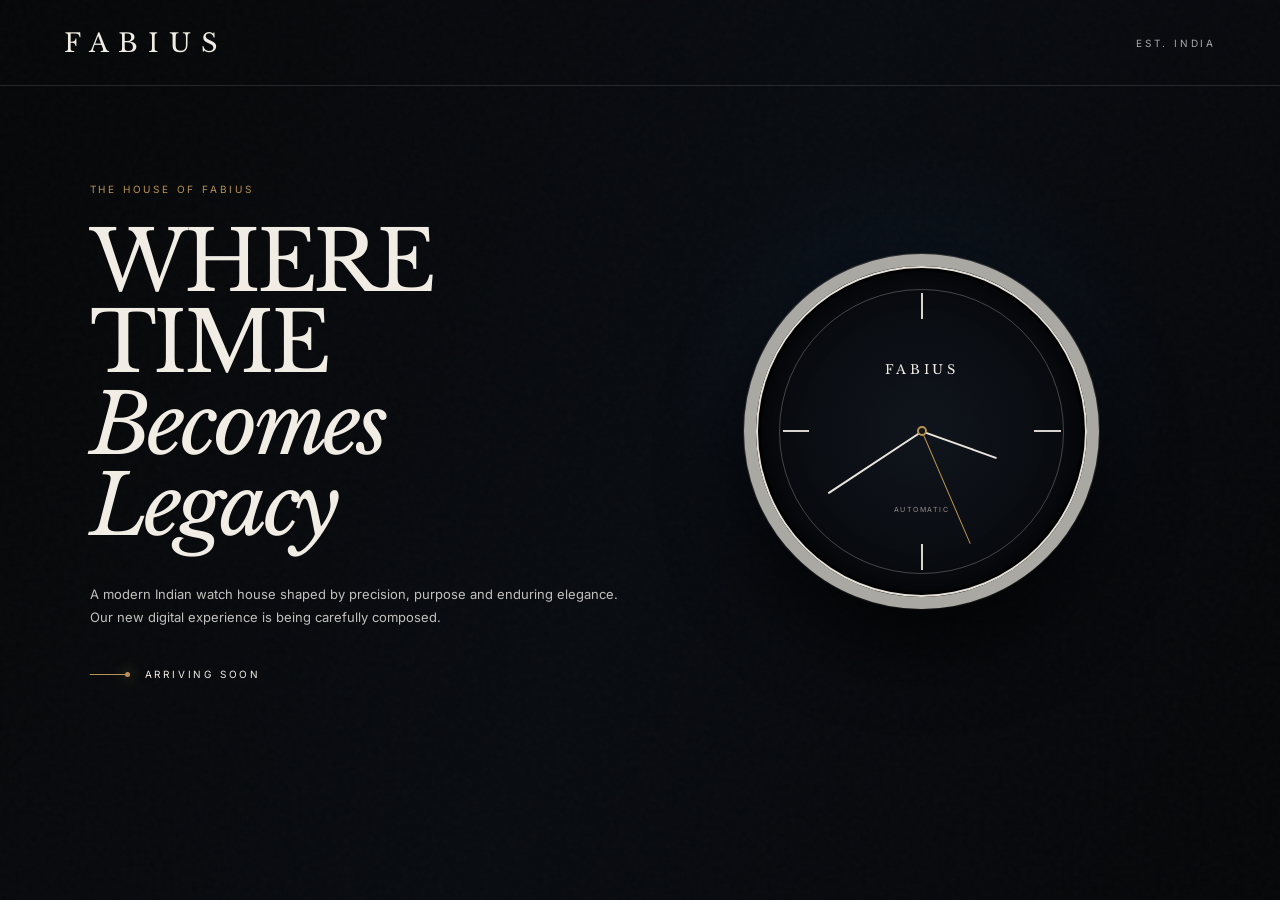
==== coming-soon/index.html @ 485af1e4 "New pages added" ====
<!doctype html>
<html lang="en">

<head>
  <meta charset="utf-8">
  <meta name="viewport" content="width=device-width, initial-scale=1">
  <meta name="description" content="FABIUS — where time becomes legacy. The new digital house is arriving soon.">
  <meta name="theme-color" content="#07080a">
  <title>FABIUS — Coming Soon</title>
  <link rel="preconnect" href="https://fonts.googleapis.com">
  <link rel="preconnect" href="https://fonts.gstatic.com" crossorigin>
  <link
    href="https://fonts.googleapis.com/css2?family=Inter:wght@300;400;500&family=Libre+Baskerville:ital,wght@0,400;1,400&display=swap"
    rel="stylesheet">
  <link rel="stylesheet" href="styles.css">
</head>

<body class="launch-page">
  <div class="ambient" aria-hidden="true"></div>
  <header class="launch-header">
    <a class="launch-wordmark" href="./" aria-label="Fabius coming soon">FABIUS</a>
    <span>Est. India</span>
  </header>

  <main class="launch-main">
    <section class="launch-copy" aria-labelledby="launch-title">
      <span class="eyebrow">The House of FABIUS</span>
      <h1 id="launch-title">Where Time<br><em>Becomes Legacy</em></h1>
      <p>A modern Indian watch house shaped by precision, purpose and enduring elegance. Our new digital experience is
        being carefully composed.</p>
      <div class="launch-status"><i></i><strong>Arriving Soon</strong></div>
    </section>

    <div class="timepiece">
      <div class="timepiece-aura"></div>
      <div class="timepiece-case" role="img" aria-label="Indian Standard Time clock">
        <span class="marker marker-12"></span><span class="marker marker-3"></span><span
          class="marker marker-6"></span><span class="marker marker-9"></span>
        <span class="timepiece-name">FABIUS</span>
        <span class="hand hand-hour"></span><span class="hand hand-minute"></span><span
          class="hand hand-second"></span><i class="pin"></i>
        <small>Automatic</small>
      </div>
    </div>
  </main>

  <script src="script.js"></script>
</body>

</html>
---- coming-soon/styles.css ----
:root{--ink:#07080a;--ivory:#f1ede5;--muted:#aaa7a1;--gold:#ba9354;--blue:#0c2848;--serif:"Libre Baskerville",Georgia,serif;--sans:Inter,Arial,sans-serif}*{box-sizing:border-box}html,body{min-height:100%;margin:0}body{position:relative;overflow:hidden;background:var(--ink);color:var(--ivory);font-family:var(--sans)}a{color:inherit;text-decoration:none}.ambient{position:fixed;inset:0;pointer-events:none;background:radial-gradient(circle at var(--light-x,72%) var(--light-y,44%),rgba(26,72,123,.23),transparent 24%),radial-gradient(circle at 73% 48%,rgba(186,147,84,.08),transparent 18%),linear-gradient(115deg,#050607 0,#080b10 52%,#050608 100%);transition:background-position .2s}.ambient:after{content:"";position:absolute;inset:0;opacity:.2;background-image:url("data:image/svg+xml,%3Csvg viewBox='0 0 180 180' xmlns='http://www.w3.org/2000/svg'%3E%3Cfilter id='n'%3E%3CfeTurbulence type='fractalNoise' baseFrequency='.85' numOctaves='3' stitchTiles='stitch'/%3E%3C/filter%3E%3Crect width='100%25' height='100%25' filter='url(%23n)' opacity='.12'/%3E%3C/svg%3E")}.launch-header{position:relative;z-index:5;height:86px;display:flex;align-items:center;justify-content:space-between;padding:0 clamp(25px,5vw,88px);border-bottom:1px solid rgba(255,255,255,.12)}.launch-wordmark{font:400 clamp(21px,2vw,29px) var(--serif);letter-spacing:.38em}.launch-header>span,.eyebrow,.launch-footer,.launch-status{text-transform:uppercase;letter-spacing:.28em;font-size:10px}.launch-header>span{color:#aaa}.launch-main{position:relative;z-index:2;display:grid;grid-template-columns:1fr 1fr;align-items:center;min-height:calc(100svh - 154px);padding:35px clamp(25px,7vw,135px) 90px}.launch-copy{position:relative;z-index:3;max-width:760px;animation:arrive .9s cubic-bezier(.22,.61,.36,1) both}.eyebrow{display:block;color:var(--gold);margin-bottom:26px}.launch-copy h1,.error-copy h1{font:400 clamp(48px,6.5vw,112px)/.98 var(--serif);letter-spacing:-.045em;text-transform:uppercase;margin:0}.launch-copy h1 em,.error-copy h1 em{font-weight:400;text-transform:none}.launch-copy p,.error-copy p{max-width:590px;margin:36px 0 0;color:#c3c1bd;font-size:clamp(13px,1vw,16px);line-height:1.75}.launch-status{display:flex;align-items:center;gap:15px;margin-top:40px}.launch-status i{position:relative;width:40px;height:1px;background:var(--gold)}.launch-status i:after{content:"";position:absolute;right:0;top:-2px;width:5px;height:5px;border-radius:50%;background:var(--gold);box-shadow:0 0 14px var(--gold);animation:pulse 1.8s ease-in-out infinite}.launch-status strong{font-weight:400}.timepiece{position:relative;display:grid;place-items:center;width:min(42vw,620px);aspect-ratio:1;margin-left:auto;animation:arrive 1.1s .15s cubic-bezier(.22,.61,.36,1) both}.timepiece-aura{position:absolute;width:82%;height:82%;border-radius:50%;background:radial-gradient(circle,rgba(23,62,107,.27),rgba(6,15,27,.08) 55%,transparent 70%);filter:blur(12px)}.timepiece-case{position:relative;width:66%;height:66%;border:clamp(7px,1vw,14px) solid #aaa8a2;border-radius:50%;background:radial-gradient(circle,#10151d 0,#080a0e 68%,#020304 69%);box-shadow:inset 0 0 0 2px #e5e0d7,inset 0 0 35px #000,0 35px 80px #000c,0 0 0 1px #373737}.timepiece-case:before{content:"";position:absolute;inset:7%;border:1px solid rgba(255,255,255,.24);border-radius:50%}.marker{position:absolute;background:#d8d4cb}.marker-12,.marker-6{left:50%;width:2px;height:8%;transform:translateX(-50%)}.marker-12{top:8%}.marker-6{bottom:8%}.marker-3,.marker-9{top:50%;width:8%;height:2px;transform:translateY(-50%)}.marker-3{right:8%}.marker-9{left:8%}.timepiece-name{position:absolute;top:29%;left:0;right:0;text-align:center;font:400 clamp(8px,1vw,13px) var(--serif);letter-spacing:.28em}.timepiece-case small{position:absolute;left:0;right:0;bottom:25%;text-align:center;color:#918e88;text-transform:uppercase;letter-spacing:.22em;font-size:7px}.hand{position:absolute;left:50%;bottom:50%;width:2px;background:#e9e5dd;transform-origin:50% 100%;border-radius:4px}.hand-hour{height:24%;transform:translateX(-50%) rotate(38deg)}.hand-minute{height:34%;transform:translateX(-50%) rotate(214deg)}.hand-second{height:37%;width:1px;background:var(--gold);transform:translateX(-50%) rotate(285deg);animation:seconds 60s steps(60,end) infinite}.pin{position:absolute;left:50%;top:50%;width:10px;height:10px;border:2px solid var(--gold);border-radius:50%;background:#151515;transform:translate(-50%,-50%)}.launch-footer{position:absolute;z-index:4;left:clamp(25px,5vw,88px);right:clamp(25px,5vw,88px);bottom:30px;display:flex;justify-content:space-between;color:#777}.launch-marque{position:absolute;z-index:1;left:1%;right:0;bottom:-.17em;color:#0b0e13;font:500 clamp(120px,22vw,390px)/.72 var(--sans);letter-spacing:.08em;white-space:nowrap;pointer-events:none;user-select:none}.error-main{position:relative;z-index:2;display:grid;grid-template-columns:.8fr 1.2fr;align-items:center;min-height:calc(100svh - 86px);padding:50px clamp(25px,7vw,135px) 130px}.error-code{font:400 clamp(150px,27vw,500px)/.8 var(--serif);color:transparent;-webkit-text-stroke:1px rgba(255,255,255,.2);letter-spacing:-.1em;transform:translateX(-5%)}.error-copy{position:relative;z-index:2;max-width:850px}.error-copy h1{font-size:clamp(46px,5vw,88px)}.return-link{display:inline-flex;align-items:center;justify-content:space-between;width:250px;height:58px;margin-top:40px;padding:0 22px;border:1px solid rgba(255,255,255,.38);text-transform:uppercase;letter-spacing:.2em;font-size:9px;transition:.3s}.return-link i{font:normal 23px Arial;transition:transform .3s}.return-link:hover{background:var(--ivory);color:var(--ink)}.return-link:hover i{transform:translateX(6px)}@keyframes arrive{from{opacity:0;transform:translateY(28px)}to{opacity:1;transform:none}}@keyframes seconds{to{transform:translateX(-50%) rotate(645deg)}}@keyframes pulse{50%{opacity:.35;box-shadow:0 0 4px var(--gold)}}
@media(max-width:850px){body{overflow:auto}.launch-main{grid-template-columns:1fr;min-height:auto;padding-top:85px;padding-bottom:190px}.launch-copy{text-align:center;margin:auto}.launch-copy p{margin-left:auto;margin-right:auto}.launch-status{justify-content:center}.timepiece{width:min(76vw,520px);margin:70px auto 0}.launch-footer{position:relative;left:auto;right:auto;bottom:auto;flex-wrap:wrap;justify-content:center;gap:18px 35px;padding:0 25px 45px;text-align:center}.launch-marque{position:fixed}.error-main{grid-template-columns:1fr;min-height:calc(100svh - 86px);padding-bottom:150px;text-align:center}.error-code{position:absolute;inset:50% auto auto 50%;font-size:65vw;opacity:.42;transform:translate(-53%,-50%)}.error-copy{margin:auto}.error-copy p{margin-left:auto;margin-right:auto}.return-link{justify-content:space-between}}
@media(max-width:520px){.launch-header{height:72px}.launch-header>span{display:none}.launch-wordmark{font-size:18px}.launch-main{padding:70px 22px 150px}.launch-copy h1,.error-copy h1{font-size:42px}.launch-copy p,.error-copy p{font-size:13px}.timepiece{width:85vw;margin-top:55px}.launch-footer{font-size:8px;line-height:1.6}.error-main{min-height:calc(100svh - 72px);padding:55px 22px 125px}.error-copy .eyebrow{margin-bottom:20px}.return-link{width:100%;max-width:270px}}
.timepiece-case.is-live .hand-second{animation:none;transition:none}
@media(prefers-reduced-motion:reduce){.launch-copy,.timepiece{animation:none}.hand-second,.launch-status i:after{animation:none}.ambient{transition:none}.timepiece-case.is-live .hand-second{transition:none}}

/* Keep the closing statements and oversized wordmark in the document flow. */
body{overflow-x:hidden;overflow-y:auto}
.launch-footer{position:relative;left:auto;right:auto;bottom:auto;margin:-60px clamp(25px,5vw,88px) 32px;min-height:32px}
.launch-marque{bottom:10px;color:#0b1420;line-height:.82}
@media(max-width:850px){.launch-footer{margin:0;padding-bottom:55px}.launch-marque{position:absolute;bottom:8px}}
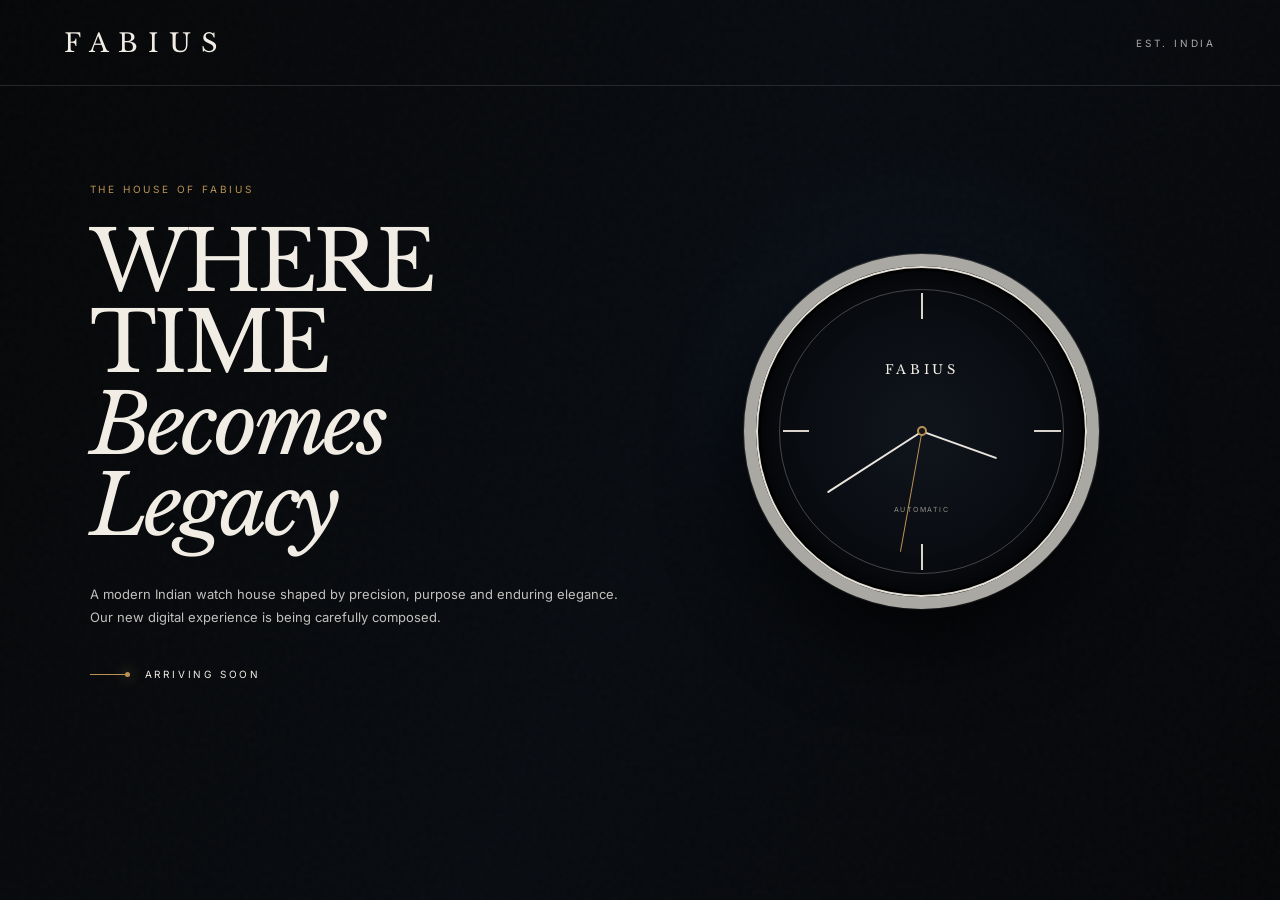
==== commit 5d78d43e: "Added Google Tag Manager integration" ====
--- a/coming-soon/index.html
+++ b/coming-soon/index.html
@@ -2,6 +2,9 @@
 <html lang="en">
 
 <head>
+  <!-- Google Tag Manager -->
+  <script>(function(w,d,s,l,i){w[l]=w[l]||[];w[l].push({'gtm.start':new Date().getTime(),event:'gtm.js'});var f=d.getElementsByTagName(s)[0],j=d.createElement(s),dl=l!='dataLayer'?'&l='+l:'';j.async=true;j.src='https://www.googletagmanager.com/gtm.js?id='+i+dl;f.parentNode.insertBefore(j,f);})(window,document,'script','dataLayer','GTM-KWKXW7HG');</script>
+  <!-- End Google Tag Manager -->
   <meta charset="utf-8">
   <meta name="viewport" content="width=device-width, initial-scale=1">
   <meta name="description" content="FABIUS — where time becomes legacy. The new digital house is arriving soon.">
@@ -16,6 +19,9 @@
 </head>
 
 <body class="launch-page">
+  <!-- Google Tag Manager (noscript) -->
+  <noscript><iframe src="https://www.googletagmanager.com/ns.html?id=GTM-KWKXW7HG" height="0" width="0" style="display:none;visibility:hidden"></iframe></noscript>
+  <!-- End Google Tag Manager (noscript) -->
   <div class="ambient" aria-hidden="true"></div>
   <header class="launch-header">
     <a class="launch-wordmark" href="./" aria-label="Fabius coming soon">FABIUS</a>
